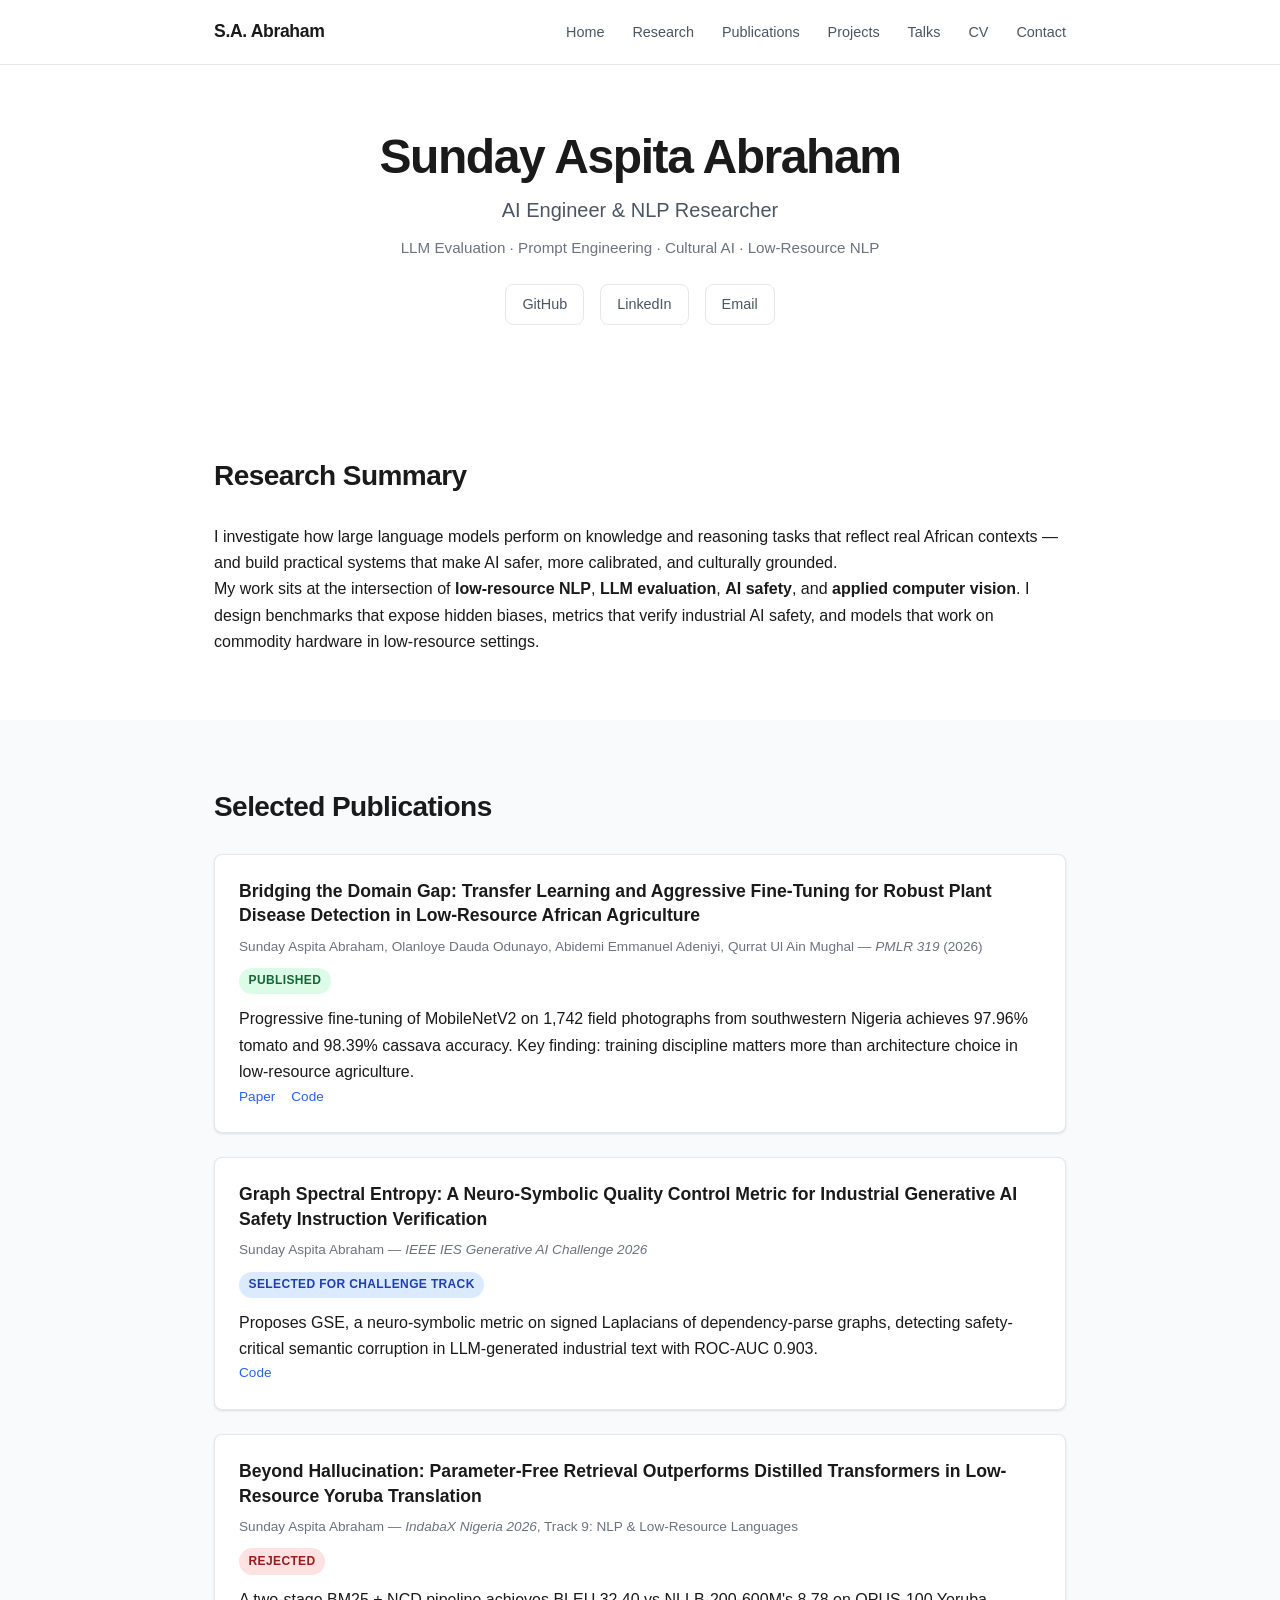
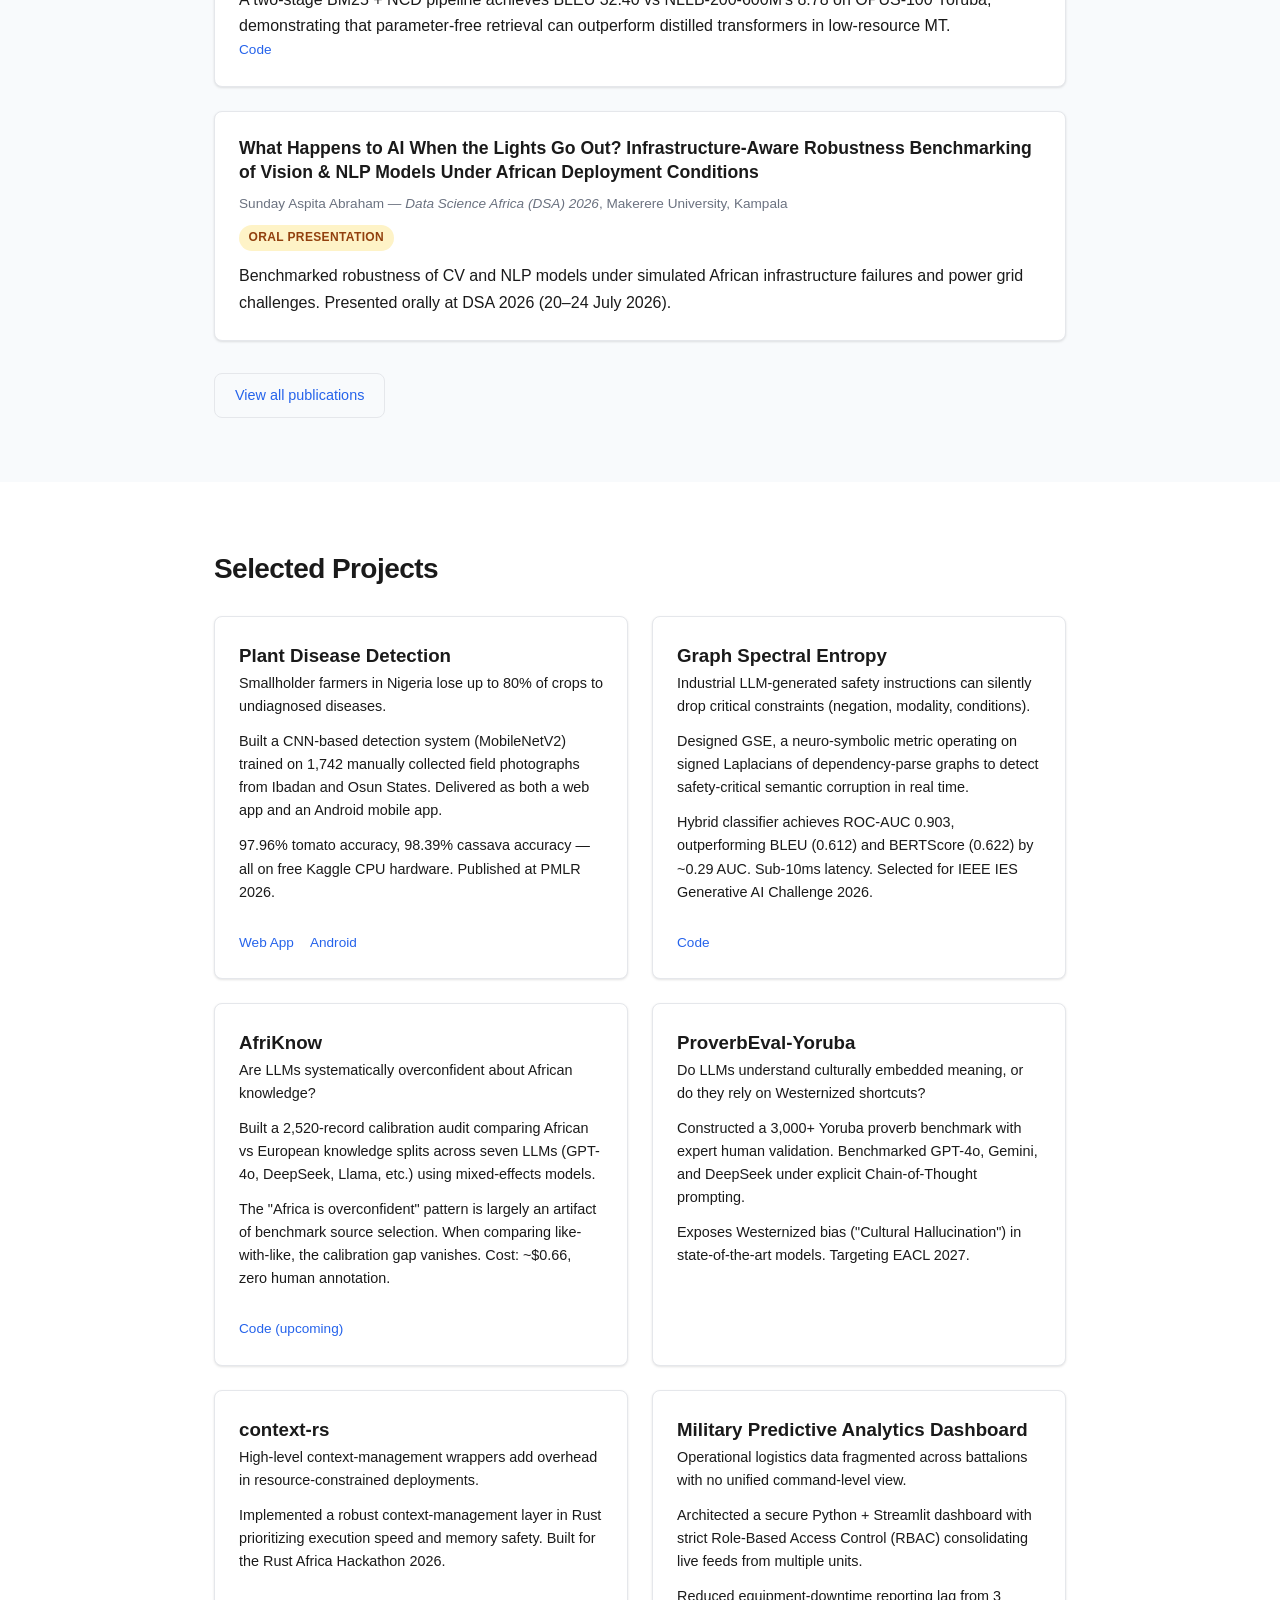
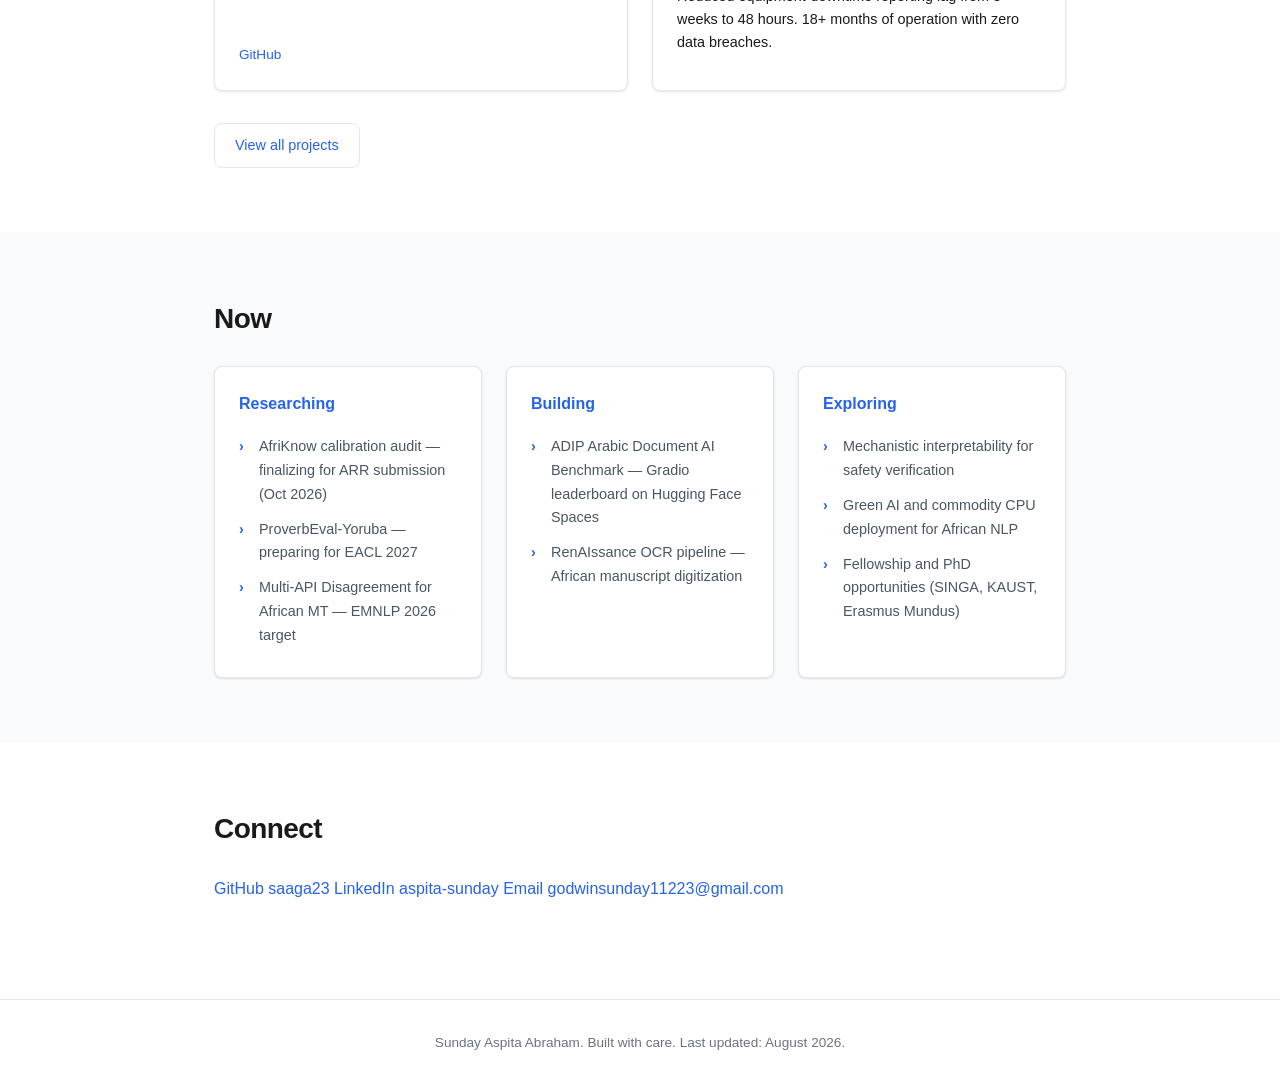
==== index.html @ d10ee259 "Initial commit: research portfolio website" ====
<!DOCTYPE html>
<html lang="en">
<head>
    <meta charset="UTF-8">
    <meta name="viewport" content="width=device-width, initial-scale=1.0">
    <title>Sunday Aspita Abraham — AI Engineer & NLP Researcher</title>
    <meta name="description" content="Personal research portfolio of Sunday Aspita Abraham — AI Engineer & NLP Researcher specializing in low-resource NLP, LLM evaluation, African language technology, and AI safety.">
    <link rel="stylesheet" href="css/style.css">
    <link rel="canonical" href="https://saaga23.github.io/">
    <meta property="og:title" content="Sunday Aspita Abraham — AI Engineer & NLP Researcher">
    <meta property="og:description" content="Research portfolio spanning low-resource NLP, LLM evaluation, African language technology, and AI safety.">
    <meta property="og:type" content="website">
    <meta property="og:url" content="https://saaga23.github.io/">
    <link rel="icon" href="data:image/svg+xml,<svg xmlns='http://www.w3.org/2000/svg' viewBox='0 0 100 100'><text y='.9em' font-size='90'>🔬</text></svg>">
</head>
<body>
    <nav class="navbar">
        <div class="nav-container">
            <a href="index.html" class="nav-logo">S.A. Abraham</a>
            <button class="nav-toggle" aria-label="Toggle navigation">
                <span></span>
                <span></span>
                <span></span>
            </button>
            <ul class="nav-menu">
                <li><a href="index.html" class="nav-link">Home</a></li>
                <li><a href="research.html" class="nav-link">Research</a></li>
                <li><a href="publications.html" class="nav-link">Publications</a></li>
                <li><a href="projects.html" class="nav-link">Projects</a></li>
                <li><a href="talks.html" class="nav-link">Talks</a></li>
                <li><a href="cv.html" class="nav-link">CV</a></li>
                <li><a href="contact.html" class="nav-link">Contact</a></li>
            </ul>
        </div>
    </nav>

    <main>
        <section class="hero">
            <div class="container">
                <div class="hero-content">
                    <h1>Sunday Aspita Abraham</h1>
                    <p class="hero-subtitle">AI Engineer & NLP Researcher</p>
                    <p class="hero-tagline">LLM Evaluation · Prompt Engineering · Cultural AI · Low-Resource NLP</p>
                    <div class="hero-links">
                        <a href="https://github.com/saaga23" target="_blank" rel="noopener">GitHub</a>
                        <a href="https://www.linkedin.com/in/aspita-sunday-0b63051b3/" target="_blank" rel="noopener">LinkedIn</a>
                        <a href="mailto:godwinsunday11223@gmail.com">Email</a>
                    </div>
                </div>
            </div>
        </section>

        <section class="section">
            <div class="container">
                <h2>Research Summary</h2>
                <p class="lead">I investigate how large language models perform on knowledge and reasoning tasks that reflect real African contexts — and build practical systems that make AI safer, more calibrated, and culturally grounded.</p>
                <p>My work sits at the intersection of <strong>low-resource NLP</strong>, <strong>LLM evaluation</strong>, <strong>AI safety</strong>, and <strong>applied computer vision</strong>. I design benchmarks that expose hidden biases, metrics that verify industrial AI safety, and models that work on commodity hardware in low-resource settings.</p>
            </div>
        </section>

        <section class="section section-alt">
            <div class="container">
                <h2>Selected Publications</h2>
                <div class="publication-list">
                    <article class="publication-card">
                        <h3>Bridging the Domain Gap: Transfer Learning and Aggressive Fine-Tuning for Robust Plant Disease Detection in Low-Resource African Agriculture</h3>
                        <p class="pub-meta">Sunday Aspita Abraham, Olanloye Dauda Odunayo, Abidemi Emmanuel Adeniyi, Qurrat Ul Ain Mughal — <em>PMLR 319</em> (2026)</p>
                        <p class="pub-status"><span class="badge badge-published">Published</span></p>
                        <p>Progressive fine-tuning of MobileNetV2 on 1,742 field photographs from southwestern Nigeria achieves 97.96% tomato and 98.39% cassava accuracy. Key finding: training discipline matters more than architecture choice in low-resource agriculture.</p>
                        <div class="pub-links">
                            <a href="http://proceedings.mlr.press/v319/abraham26a.html" target="_blank" rel="noopener">Paper</a>
                            <a href="https://github.com/saaga23/plant_disease_detection_web_app" target="_blank" rel="noopener">Code</a>
                        </div>
                    </article>

                    <article class="publication-card">
                        <h3>Graph Spectral Entropy: A Neuro-Symbolic Quality Control Metric for Industrial Generative AI Safety Instruction Verification</h3>
                        <p class="pub-meta">Sunday Aspita Abraham — <em>IEEE IES Generative AI Challenge 2026</em></p>
                        <p class="pub-status"><span class="badge badge-accepted">Selected for challenge track</span></p>
                        <p>Proposes GSE, a neuro-symbolic metric on signed Laplacians of dependency-parse graphs, detecting safety-critical semantic corruption in LLM-generated industrial text with ROC-AUC 0.903.</p>
                        <div class="pub-links">
                            <a href="https://github.com/saaga23/mech-interp-safety-demo" target="_blank" rel="noopener">Code</a>
                        </div>
                    </article>

                    <article class="publication-card">
                        <h3>Beyond Hallucination: Parameter-Free Retrieval Outperforms Distilled Transformers in Low-Resource Yoruba Translation</h3>
                        <p class="pub-meta">Sunday Aspita Abraham — <em>IndabaX Nigeria 2026</em>, Track 9: NLP & Low-Resource Languages</p>
                        <p class="pub-status"><span class="badge badge-rejected">Rejected</span></p>
                        <p>A two-stage BM25 + NCD pipeline achieves BLEU 32.40 vs NLLB-200-600M's 8.78 on OPUS-100 Yoruba, demonstrating that parameter-free retrieval can outperform distilled transformers in low-resource MT.</p>
                        <div class="pub-links">
                            <a href="https://github.com/saaga23" target="_blank" rel="noopener">Code</a>
                        </div>
                    </article>

                    <article class="publication-card">
                        <h3>What Happens to AI When the Lights Go Out? Infrastructure-Aware Robustness Benchmarking of Vision & NLP Models Under African Deployment Conditions</h3>
                        <p class="pub-meta">Sunday Aspita Abraham — <em>Data Science Africa (DSA) 2026</em>, Makerere University, Kampala</p>
                        <p class="pub-status"><span class="badge badge-presented">Oral Presentation</span></p>
                        <p>Benchmarked robustness of CV and NLP models under simulated African infrastructure failures and power grid challenges. Presented orally at DSA 2026 (20–24 July 2026).</p>
                    </article>
                </div>
                <div class="section-cta">
                    <a href="publications.html" class="btn btn-secondary">View all publications</a>
                </div>
            </div>
        </section>

        <section class="section">
            <div class="container">
                <h2>Selected Projects</h2>
                <div class="project-grid">
                    <article class="project-card">
                        <h3>Plant Disease Detection</h3>
                        <p class="project-problem">Smallholder farmers in Nigeria lose up to 80% of crops to undiagnosed diseases.</p>
                        <p class="project-approach">Built a CNN-based detection system (MobileNetV2) trained on 1,742 manually collected field photographs from Ibadan and Osun States. Delivered as both a web app and an Android mobile app.</p>
                        <p class="project-result">97.96% tomato accuracy, 98.39% cassava accuracy — all on free Kaggle CPU hardware. Published at PMLR 2026.</p>
                        <div class="project-links">
                            <a href="https://github.com/saaga23/plant_disease_detection_web_app" target="_blank" rel="noopener">Web App</a>
                            <a href="https://github.com/saaga23/AI-plant-disease-detection-mobile-app-using-CNN-deep-learning-and-java-android-studio" target="_blank" rel="noopener">Android</a>
                        </div>
                    </article>

                    <article class="project-card">
                        <h3>Graph Spectral Entropy</h3>
                        <p class="project-problem">Industrial LLM-generated safety instructions can silently drop critical constraints (negation, modality, conditions).</p>
                        <p class="project-approach">Designed GSE, a neuro-symbolic metric operating on signed Laplacians of dependency-parse graphs to detect safety-critical semantic corruption in real time.</p>
                        <p class="project-result">Hybrid classifier achieves ROC-AUC 0.903, outperforming BLEU (0.612) and BERTScore (0.622) by ~0.29 AUC. Sub-10ms latency. Selected for IEEE IES Generative AI Challenge 2026.</p>
                        <div class="project-links">
                            <a href="https://github.com/saaga23/mech-interp-safety-demo" target="_blank" rel="noopener">Code</a>
                        </div>
                    </article>

                    <article class="project-card">
                        <h3>AfriKnow</h3>
                        <p class="project-problem">Are LLMs systematically overconfident about African knowledge?</p>
                        <p class="project-approach">Built a 2,520-record calibration audit comparing African vs European knowledge splits across seven LLMs (GPT-4o, DeepSeek, Llama, etc.) using mixed-effects models.</p>
                        <p class="project-result">The "Africa is overconfident" pattern is largely an artifact of benchmark source selection. When comparing like-with-like, the calibration gap vanishes. Cost: ~$0.66, zero human annotation.</p>
                        <div class="project-links">
                            <a href="https://github.com/saaga23" target="_blank" rel="noopener">Code (upcoming)</a>
                        </div>
                    </article>

                    <article class="project-card">
                        <h3>ProverbEval-Yoruba</h3>
                        <p class="project-problem">Do LLMs understand culturally embedded meaning, or do they rely on Westernized shortcuts?</p>
                        <p class="project-approach">Constructed a 3,000+ Yoruba proverb benchmark with expert human validation. Benchmarked GPT-4o, Gemini, and DeepSeek under explicit Chain-of-Thought prompting.</p>
                        <p class="project-result">Exposes Westernized bias ("Cultural Hallucination") in state-of-the-art models. Targeting EACL 2027.</p>
                    </article>

                    <article class="project-card">
                        <h3>context-rs</h3>
                        <p class="project-problem">High-level context-management wrappers add overhead in resource-constrained deployments.</p>
                        <p class="project-approach">Implemented a robust context-management layer in Rust prioritizing execution speed and memory safety. Built for the Rust Africa Hackathon 2026.</p>
                        <div class="project-links">
                            <a href="https://github.com/saaga23/context-rs" target="_blank" rel="noopener">GitHub</a>
                        </div>
                    </article>

                    <article class="project-card">
                        <h3>Military Predictive Analytics Dashboard</h3>
                        <p class="project-problem">Operational logistics data fragmented across battalions with no unified command-level view.</p>
                        <p class="project-approach">Architected a secure Python + Streamlit dashboard with strict Role-Based Access Control (RBAC) consolidating live feeds from multiple units.</p>
                        <p class="project-result">Reduced equipment-downtime reporting lag from 3 weeks to 48 hours. 18+ months of operation with zero data breaches.</p>
                    </article>
                </div>
                <div class="section-cta">
                    <a href="projects.html" class="btn btn-secondary">View all projects</a>
                </div>
            </div>
        </section>

        <section class="section section-alt">
            <div class="container">
                <h2>Now</h2>
                <div class="now-grid">
                    <div class="now-card">
                        <h3>Researching</h3>
                        <ul>
                            <li>AfriKnow calibration audit — finalizing for ARR submission (Oct 2026)</li>
                            <li>ProverbEval-Yoruba — preparing for EACL 2027</li>
                            <li>Multi-API Disagreement for African MT — EMNLP 2026 target</li>
                        </ul>
                    </div>
                    <div class="now-card">
                        <h3>Building</h3>
                        <ul>
                            <li>ADIP Arabic Document AI Benchmark — Gradio leaderboard on Hugging Face Spaces</li>
                            <li>RenAIssance OCR pipeline — African manuscript digitization</li>
                        </ul>
                    </div>
                    <div class="now-card">
                        <h3>Exploring</h3>
                        <ul>
                            <li>Mechanistic interpretability for safety verification</li>
                            <li>Green AI and commodity CPU deployment for African NLP</li>
                            <li>Fellowship and PhD opportunities (SINGA, KAUST, Erasmus Mundus)</li>
                        </ul>
                    </div>
                </div>
            </div>
        </section>

        <section class="section">
            <div class="container">
                <h2>Connect</h2>
                <div class="connect-grid">
                    <a href="https://github.com/saaga23" class="connect-card" target="_blank" rel="noopener">
                        <span class="connect-icon">GitHub</span>
                        <span class="connect-label">saaga23</span>
                    </a>
                    <a href="https://www.linkedin.com/in/aspita-sunday-0b63051b3/" class="connect-card" target="_blank" rel="noopener">
                        <span class="connect-icon">LinkedIn</span>
                        <span class="connect-label">aspita-sunday</span>
                    </a>
                    <a href="mailto:godwinsunday11223@gmail.com" class="connect-card">
                        <span class="connect-icon">Email</span>
                        <span class="connect-label">godwinsunday11223@gmail.com</span>
                    </a>
                </div>
            </div>
        </section>
    </main>

    <footer class="footer">
        <div class="container">
            <p> Sunday Aspita Abraham. Built with care. Last updated: August 2026.</p>
        </div>
    </footer>

    <script src="js/main.js"></script>
</body>
</html>
---- css/style.css ----
:root {
  --color-text: #1a1a1a;
  --color-text-secondary: #4b5563;
  --color-text-muted: #6b7280;
  --color-bg: #ffffff;
  --color-bg-alt: #f8fafc;
  --color-border: #e5e7eb;
  --color-accent: #2563eb;
  --color-accent-hover: #1d4ed8;
  --color-nav-bg: rgba(255, 255, 255, 0.95);
  --font-body: -apple-system, BlinkMacSystemFont, 'Segoe UI', Roboto, Oxygen, Ubuntu, Cantarell, sans-serif;
  --font-mono: 'SF Mono', Monaco, Inconsolata, 'Fira Code', monospace;
  --max-width: 900px;
  --radius: 8px;
  --shadow: 0 1px 3px rgba(0,0,0,0.08), 0 1px 2px rgba(0,0,0,0.04);
  --shadow-lg: 0 10px 15px -3px rgba(0,0,0,0.08), 0 4px 6px -2px rgba(0,0,0,0.04);
}

* {
  box-sizing: border-box;
  margin: 0;
  padding: 0;
}

html {
  scroll-behavior: smooth;
}

body {
  font-family: var(--font-body);
  color: var(--color-text);
  background: var(--color-bg);
  line-height: 1.65;
  -webkit-font-smoothing: antialiased;
}

a {
  color: var(--color-accent);
  text-decoration: none;
  transition: color 0.15s ease;
}

a:hover {
  color: var(--color-accent-hover);
  text-decoration: underline;
}

.container {
  max-width: var(--max-width);
  margin: 0 auto;
  padding: 0 1.5rem;
}

/* Navbar */
.navbar {
  position: fixed;
  top: 0;
  left: 0;
  right: 0;
  z-index: 100;
  background: var(--color-nav-bg);
  backdrop-filter: blur(8px);
  border-bottom: 1px solid var(--color-border);
}

.nav-container {
  max-width: var(--max-width);
  margin: 0 auto;
  padding: 0 1.5rem;
  display: flex;
  align-items: center;
  justify-content: space-between;
  height: 64px;
}

.nav-logo {
  font-weight: 700;
  font-size: 1.1rem;
  color: var(--color-text);
  letter-spacing: -0.02em;
}

.nav-logo:hover {
  text-decoration: none;
  color: var(--color-accent);
}

.nav-menu {
  display: flex;
  list-style: none;
  gap: 1.75rem;
}

.nav-link {
  font-size: 0.9rem;
  font-weight: 500;
  color: var(--color-text-secondary);
  text-decoration: none;
}

.nav-link:hover,
.nav-link.active {
  color: var(--color-accent);
  text-decoration: none;
}

.nav-toggle {
  display: none;
  flex-direction: column;
  gap: 5px;
  background: none;
  border: none;
  cursor: pointer;
  padding: 4px;
}

.nav-toggle span {
  display: block;
  width: 24px;
  height: 2px;
  background: var(--color-text);
  border-radius: 2px;
  transition: transform 0.2s ease;
}

/* Hero */
.hero {
  padding: 8rem 0 4rem;
  text-align: center;
}

.hero h1 {
  font-size: clamp(2rem, 5vw, 3rem);
  font-weight: 700;
  letter-spacing: -0.03em;
  line-height: 1.2;
  margin-bottom: 0.5rem;
}

.hero-subtitle {
  font-size: 1.25rem;
  color: var(--color-text-secondary);
  font-weight: 500;
  margin-bottom: 0.5rem;
}

.hero-tagline {
  font-size: 0.95rem;
  color: var(--color-text-muted);
  margin-bottom: 1.5rem;
}

.hero-links {
  display: flex;
  gap: 1rem;
  justify-content: center;
  flex-wrap: wrap;
}

.hero-links a {
  padding: 0.5rem 1rem;
  border: 1px solid var(--color-border);
  border-radius: var(--radius);
  font-size: 0.9rem;
  color: var(--color-text-secondary);
  background: var(--color-bg);
}

.hero-links a:hover {
  border-color: var(--color-accent);
  color: var(--color-accent);
  text-decoration: none;
}

/* Sections */
.section {
  padding: 4rem 0;
}

.section-alt {
  background: var(--color-bg-alt);
}

.section h1,
.section h2 {
  font-size: 1.75rem;
  font-weight: 700;
  letter-spacing: -0.02em;
  margin-bottom: 1.5rem;
}

.section-lead {
  font-size: 1.1rem;
  color: var(--color-text-secondary);
  margin-bottom: 2rem;
  max-width: 700px;
}

.section-cta {
  margin-top: 2rem;
}

/* Buttons */
.btn {
  display: inline-block;
  padding: 0.6rem 1.25rem;
  border-radius: var(--radius);
  font-size: 0.9rem;
  font-weight: 500;
  cursor: pointer;
  border: none;
  text-decoration: none;
}

.btn-primary {
  background: var(--color-accent);
  color: white;
}

.btn-primary:hover {
  background: var(--color-accent-hover);
  color: white;
  text-decoration: none;
}

.btn-secondary {
  background: transparent;
  color: var(--color-accent);
  border: 1px solid var(--color-border);
}

.btn-secondary:hover {
  border-color: var(--color-accent);
  text-decoration: none;
}

/* Publication Cards */
.publication-list {
  display: flex;
  flex-direction: column;
  gap: 1.5rem;
}

.publication-card {
  padding: 1.5rem;
  border: 1px solid var(--color-border);
  border-radius: var(--radius);
  background: var(--color-bg);
  box-shadow: var(--shadow);
}

.publication-card h3 {
  font-size: 1.1rem;
  font-weight: 600;
  line-height: 1.4;
  margin-bottom: 0.5rem;
}

.pub-meta {
  font-size: 0.85rem;
  color: var(--color-text-muted);
  margin-bottom: 0.5rem;
}

.pub-status {
  margin-bottom: 0.75rem;
}

.badge {
  display: inline-block;
  padding: 0.2rem 0.6rem;
  border-radius: 999px;
  font-size: 0.75rem;
  font-weight: 600;
  text-transform: uppercase;
  letter-spacing: 0.03em;
}

.badge-published {
  background: #dcfce7;
  color: #166534;
}

.badge-accepted {
  background: #dbeafe;
  color: #1e40af;
}

.badge-presented {
  background: #fef3c7;
  color: #92400e;
}

.badge-under-review {
  background: #f3e8ff;
  color: #6b21a8;
}

.badge-submitted {
  background: #e0e7ff;
  color: #3730a3;
}

.badge-wip {
  background: #f1f5f9;
  color: #475569;
}

.badge-rejected {
  background: #fee2e2;
  color: #991b1b;
}

.pub-meta-details {
  display: flex;
  gap: 1rem;
  flex-wrap: wrap;
  font-size: 0.8rem;
  color: var(--color-text-muted);
  margin-bottom: 0.75rem;
}

.pub-links {
  display: flex;
  gap: 1rem;
  flex-wrap: wrap;
}

.pub-links a {
  font-size: 0.85rem;
  font-weight: 500;
}

/* Projects */
.project-grid {
  display: grid;
  grid-template-columns: repeat(auto-fill, minmax(320px, 1fr));
  gap: 1.5rem;
}

.project-card {
  padding: 1.5rem;
  border: 1px solid var(--color-border);
  border-radius: var(--radius);
  background: var(--color-bg);
  box-shadow: var(--shadow);
  display: flex;
  flex-direction: column;
}

.project-header {
  margin-bottom: 1rem;
}

.project-header h3 {
  font-size: 1.1rem;
  font-weight: 600;
  margin-bottom: 0.25rem;
}

.project-tag {
  font-size: 0.75rem;
  color: var(--color-text-muted);
  text-transform: uppercase;
  letter-spacing: 0.05em;
  font-weight: 500;
}

.project-problem,
.project-approach,
.project-result {
  font-size: 0.9rem;
  margin-bottom: 0.75rem;
  line-height: 1.6;
}

.project-problem strong,
.project-approach strong,
.project-result strong {
  color: var(--color-text);
}

.project-links {
  display: flex;
  gap: 1rem;
  margin-top: auto;
  padding-top: 1rem;
}

.project-links a {
  font-size: 0.85rem;
  font-weight: 500;
}

/* Research Themes */
.research-themes {
  display: grid;
  grid-template-columns: repeat(auto-fill, minmax(280px, 1fr));
  gap: 1.5rem;
}

.theme-card {
  padding: 1.5rem;
  border: 1px solid var(--color-border);
  border-radius: var(--radius);
  background: var(--color-bg);
  box-shadow: var(--shadow);
}

.theme-card h3 {
  font-size: 1.05rem;
  font-weight: 600;
  margin-bottom: 0.75rem;
}

.theme-card p {
  font-size: 0.9rem;
  color: var(--color-text-secondary);
  margin-bottom: 0.75rem;
  line-height: 1.6;
}

/* Now */
.now-grid {
  display: grid;
  grid-template-columns: repeat(auto-fill, minmax(260px, 1fr));
  gap: 1.5rem;
}

.now-card {
  padding: 1.5rem;
  border: 1px solid var(--color-border);
  border-radius: var(--radius);
  background: var(--color-bg);
  box-shadow: var(--shadow);
}

.now-card h3 {
  font-size: 1rem;
  font-weight: 600;
  margin-bottom: 0.75rem;
  color: var(--color-accent);
}

.now-card ul {
  list-style: none;
  padding: 0;
}

.now-card li {
  font-size: 0.9rem;
  color: var(--color-text-secondary);
  padding: 0.35rem 0;
  padding-left: 1.25rem;
  position: relative;
}

.now-card li::before {
  content: "›";
  position: absolute;
  left: 0;
  color: var(--color-accent);
  font-weight: 700;
}

/* Talks */
.talk-list {
  display: flex;
  flex-direction: column;
  gap: 1.25rem;
}

.talk-card {
  padding: 1.5rem;
  border: 1px solid var(--color-border);
  border-radius: var(--radius);
  background: var(--color-bg);
  box-shadow: var(--shadow);
}

.talk-header h3 {
  font-size: 1.05rem;
  font-weight: 600;
  margin-bottom: 0.25rem;
  line-height: 1.4;
}

.talk-event {
  font-size: 0.9rem;
  color: var(--color-text-secondary);
  font-weight: 500;
  margin-bottom: 0.25rem;
}

.talk-meta {
  font-size: 0.85rem;
  color: var(--color-text-muted);
  margin-bottom: 0.5rem;
}

.talk-type {
  margin-bottom: 0.75rem;
}

.talk-card p:last-child {
  font-size: 0.9rem;
  color: var(--color-text-secondary);
}

.badge-reviewer {
  background: #e0e7ff;
  color: #3730a3;
}

.badge-judge {
  background: #fef3c7;
  color: #92400e;
}

.badge-mentor {
  background: #dcfce7;
  color: #166534;
}

.badge-ambassador {
  background: #fce7f3;
  color: #9d174d;
}

.badge-attendee {
  background: #f1f5f9;
  color: #475569;
}

.badge-poster {
  background: #fef3c7;
  color: #92400e;
}

/* CV */
.cv-container {
  max-width: 800px;
}

.cv-header {
  margin-bottom: 3rem;
  padding-bottom: 1.5rem;
  border-bottom: 1px solid var(--color-border);
}

.cv-header h1 {
  font-size: 1.75rem;
  margin-bottom: 0.25rem;
}

.cv-title {
  font-size: 1rem;
  color: var(--color-text-secondary);
  margin-bottom: 0.75rem;
}

.cv-contact {
  display: flex;
  flex-wrap: wrap;
  gap: 0.75rem;
  font-size: 0.85rem;
  color: var(--color-text-muted);
}

.cv-contact a {
  color: var(--color-accent);
}

.cv-download {
  margin-top: 1rem;
}

.cv-entry {
  margin-bottom: 2rem;
}

.cv-entry-header {
  display: flex;
  justify-content: space-between;
  align-items: baseline;
  flex-wrap: wrap;
  gap: 0.5rem;
  margin-bottom: 0.25rem;
}

.cv-entry-header h3 {
  font-size: 1.1rem;
  font-weight: 600;
}

.cv-date {
  font-size: 0.85rem;
  color: var(--color-text-muted);
  font-weight: 500;
}

.cv-degree,
.cv-role {
  font-size: 0.95rem;
  color: var(--color-text-secondary);
  margin-bottom: 0.5rem;
  font-weight: 500;
}

.cv-details {
  list-style: none;
  padding: 0;
}

.cv-details li {
  font-size: 0.9rem;
  color: var(--color-text-secondary);
  padding: 0.3rem 0;
  padding-left: 1.25rem;
  position: relative;
}

.cv-details li::before {
  content: "•";
  position: absolute;
  left: 0;
  color: var(--color-accent);
}

.cv-details li strong {
  color: var(--color-text);
}

.cv-pub p {
  font-size: 0.9rem;
  color: var(--color-text-secondary);
  margin-bottom: 0.75rem;
  padding-left: 0;
}

.cv-pub p strong {
  color: var(--color-text);
}

/* Contact */
.contact-grid {
  display: grid;
  grid-template-columns: repeat(auto-fill, minmax(240px, 1fr));
  gap: 1rem;
  margin-bottom: 3rem;
}

.contact-card {
  display: flex;
  flex-direction: column;
  align-items: center;
  text-align: center;
  padding: 1.5rem;
  border: 1px solid var(--color-border);
  border-radius: var(--radius);
  background: var(--color-bg);
  box-shadow: var(--shadow);
  transition: box-shadow 0.15s ease, transform 0.15s ease;
}

.contact-card:hover {
  box-shadow: var(--shadow-lg);
  transform: translateY(-2px);
  text-decoration: none;
}

.contact-icon {
  font-size: 1.5rem;
  margin-bottom: 0.5rem;
}

.contact-label {
  font-size: 0.8rem;
  text-transform: uppercase;
  letter-spacing: 0.08em;
  color: var(--color-text-muted);
  font-weight: 600;
  margin-bottom: 0.25rem;
}

.contact-value {
  font-size: 0.9rem;
  color: var(--color-accent);
  font-weight: 500;
}

.contact-note h2 {
  font-size: 1.25rem;
  font-weight: 600;
  margin-bottom: 1rem;
}

.contact-note ul {
  list-style: none;
  padding: 0;
}

.contact-note li {
  font-size: 0.95rem;
  color: var(--color-text-secondary);
  padding: 0.4rem 0;
  padding-left: 1.25rem;
  position: relative;
}

.contact-note li::before {
  content: "›";
  position: absolute;
  left: 0;
  color: var(--color-accent);
  font-weight: 700;
}

/* Footer */
.footer {
  padding: 2rem 0;
  text-align: center;
  font-size: 0.85rem;
  color: var(--color-text-muted);
  border-top: 1px solid var(--color-border);
  margin-top: 2rem;
}

/* Mobile */
@media (max-width: 640px) {
  .nav-menu {
    display: none;
    position: absolute;
    top: 64px;
    left: 0;
    right: 0;
    background: var(--color-nav-bg);
    backdrop-filter: blur(8px);
    border-bottom: 1px solid var(--color-border);
    flex-direction: column;
    padding: 1rem 1.5rem;
    gap: 1rem;
  }

  .nav-menu.open {
    display: flex;
  }

  .nav-toggle {
    display: flex;
  }

  .hero {
    padding: 6rem 0 3rem;
  }

  .section {
    padding: 3rem 0;
  }

  .project-grid {
    grid-template-columns: 1fr;
  }

  .research-themes {
    grid-template-columns: 1fr;
  }

  .now-grid {
    grid-template-columns: 1fr;
  }

  .contact-grid {
    grid-template-columns: 1fr;
  }

  .cv-entry-header {
    flex-direction: column;
  }
}

/* Print */
@media print {
  .navbar,
  .footer,
  .section-cta,
  .hero-links {
    display: none;
  }

  body {
    font-size: 11pt;
    line-height: 1.5;
  }

  .cv-container {
    max-width: 100%;
  }
}
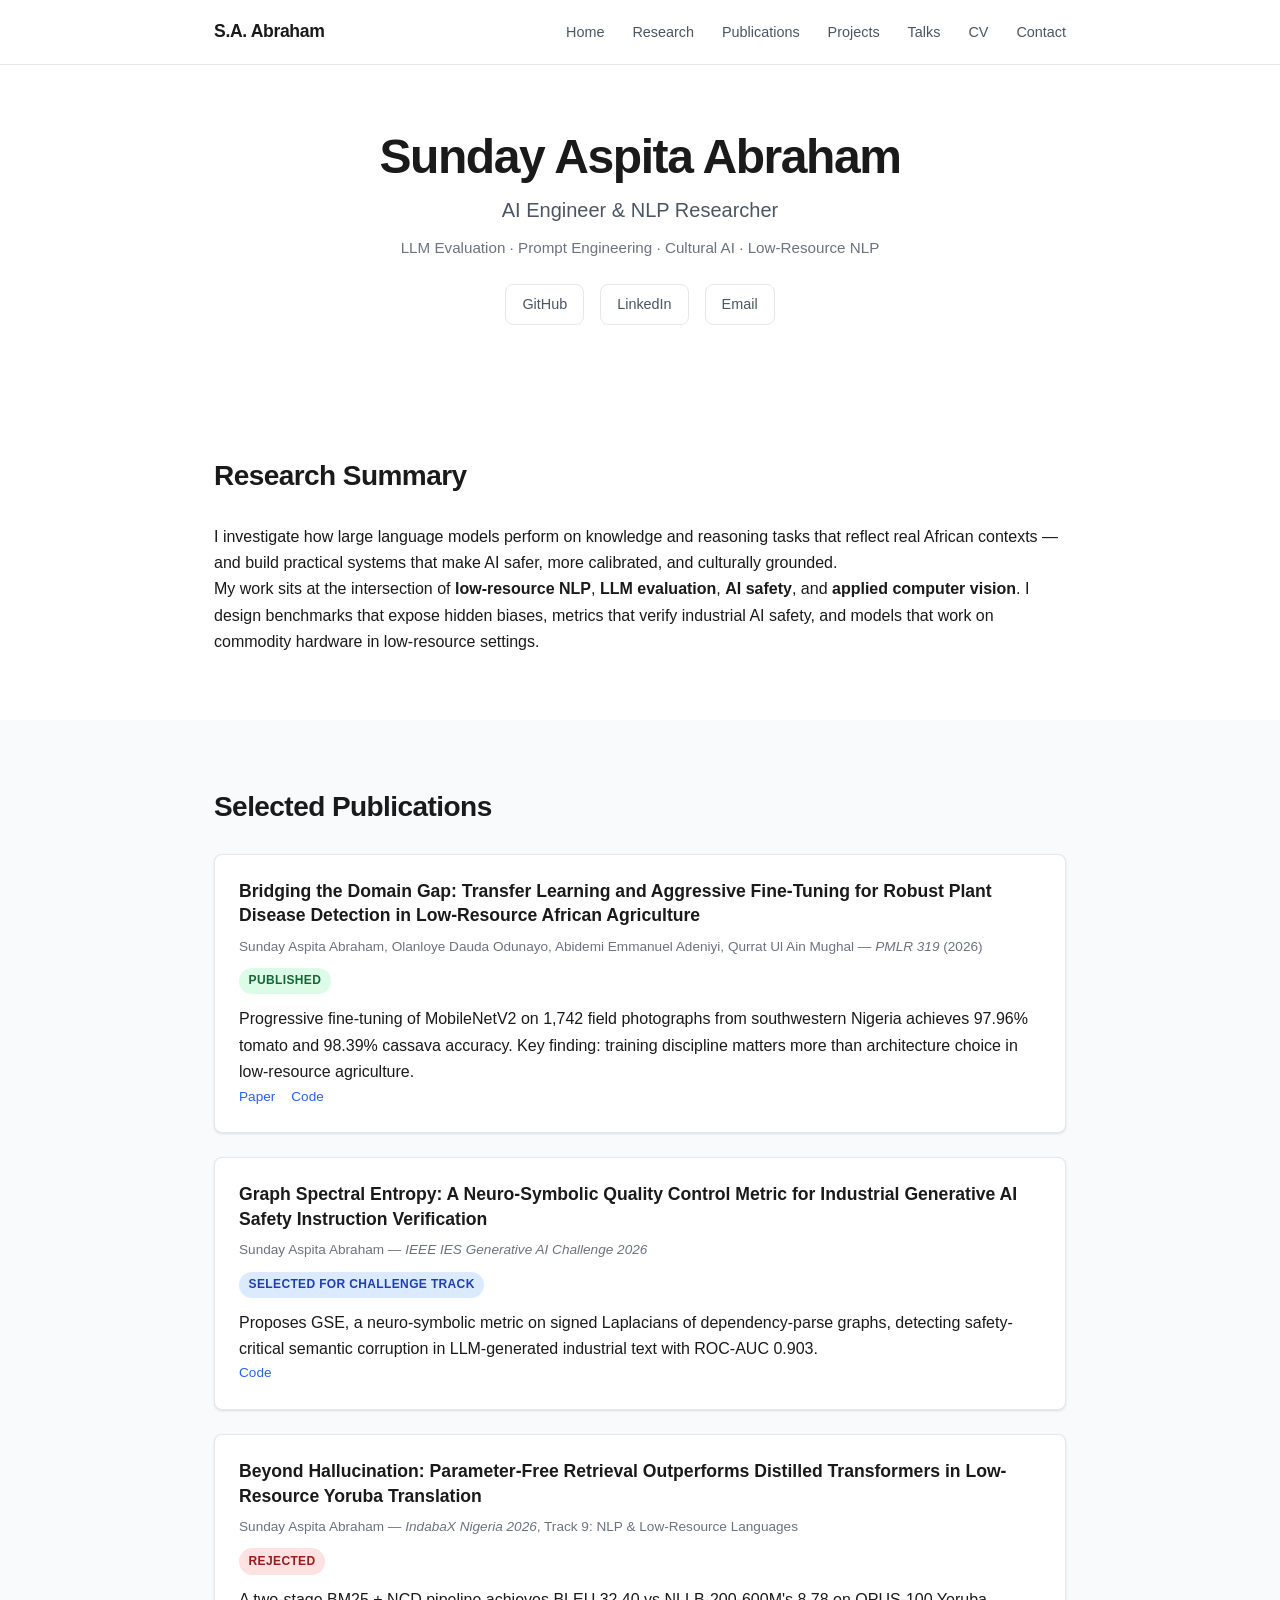
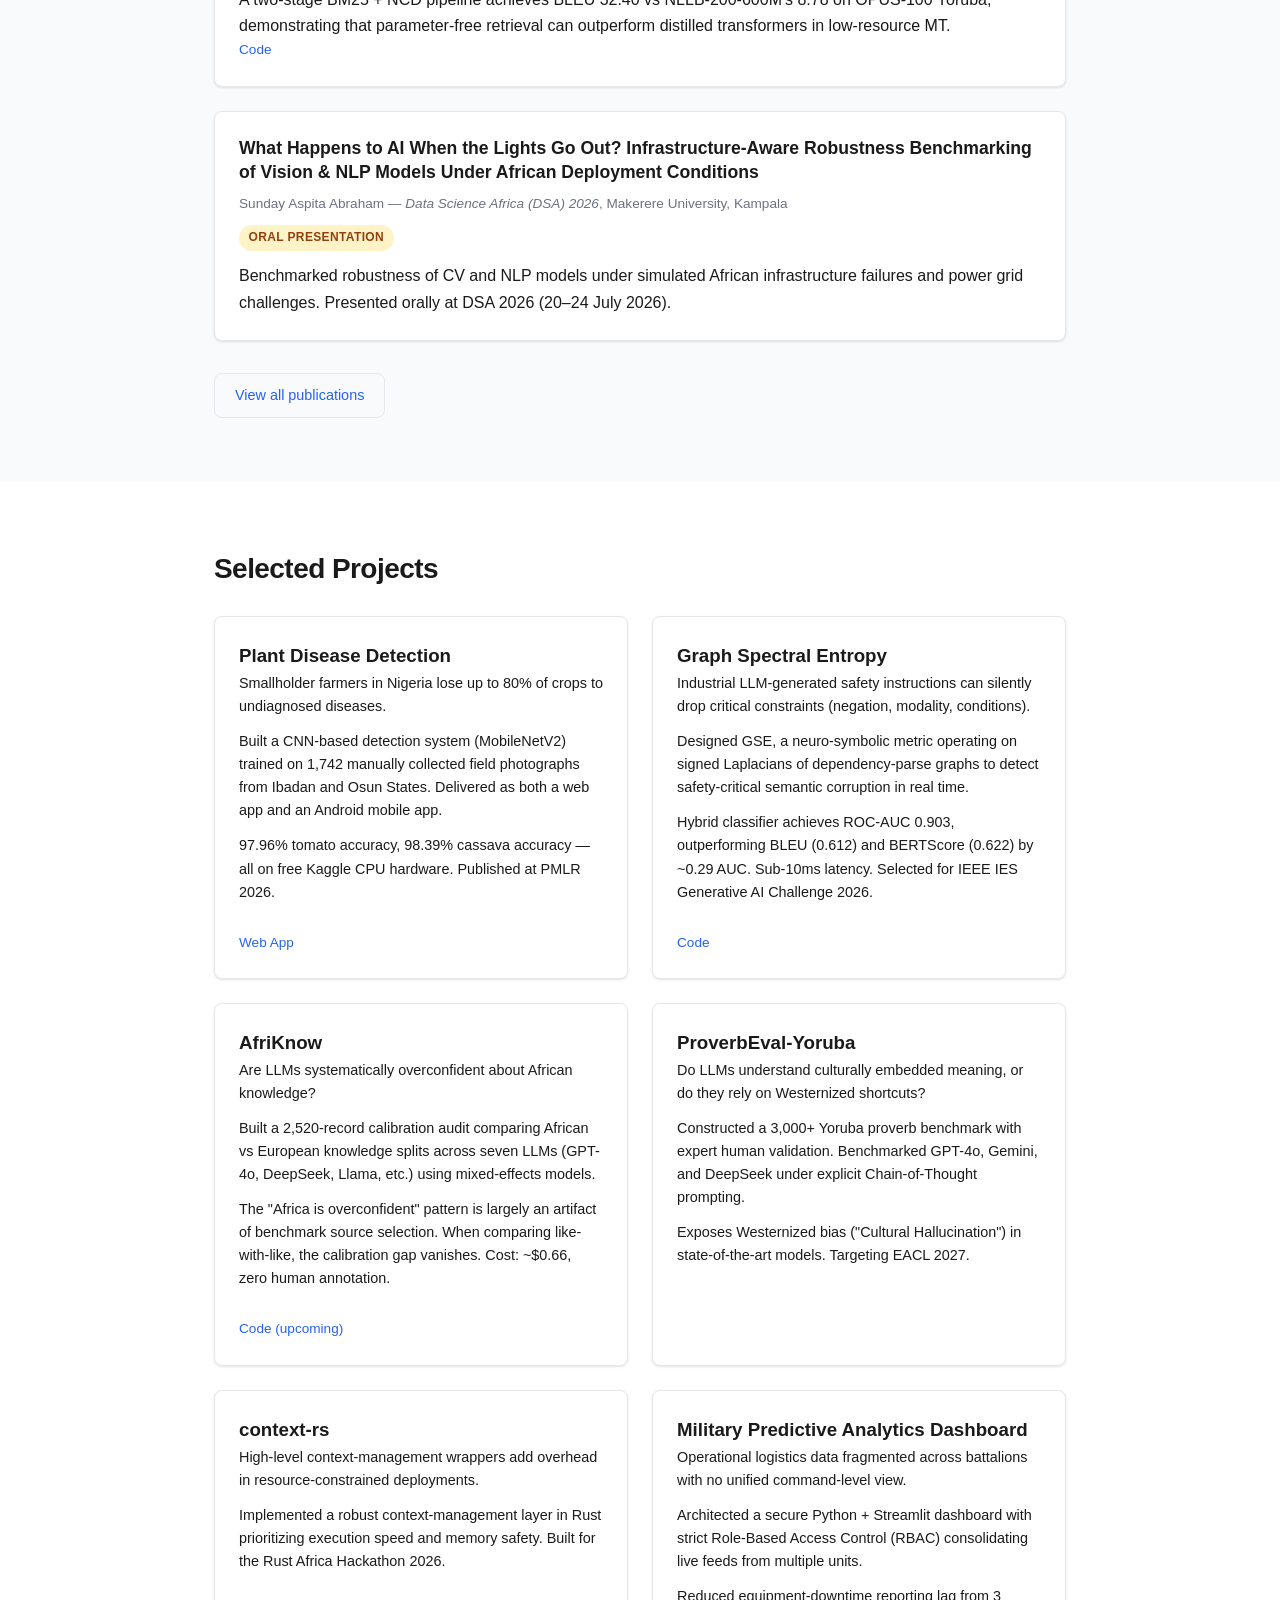
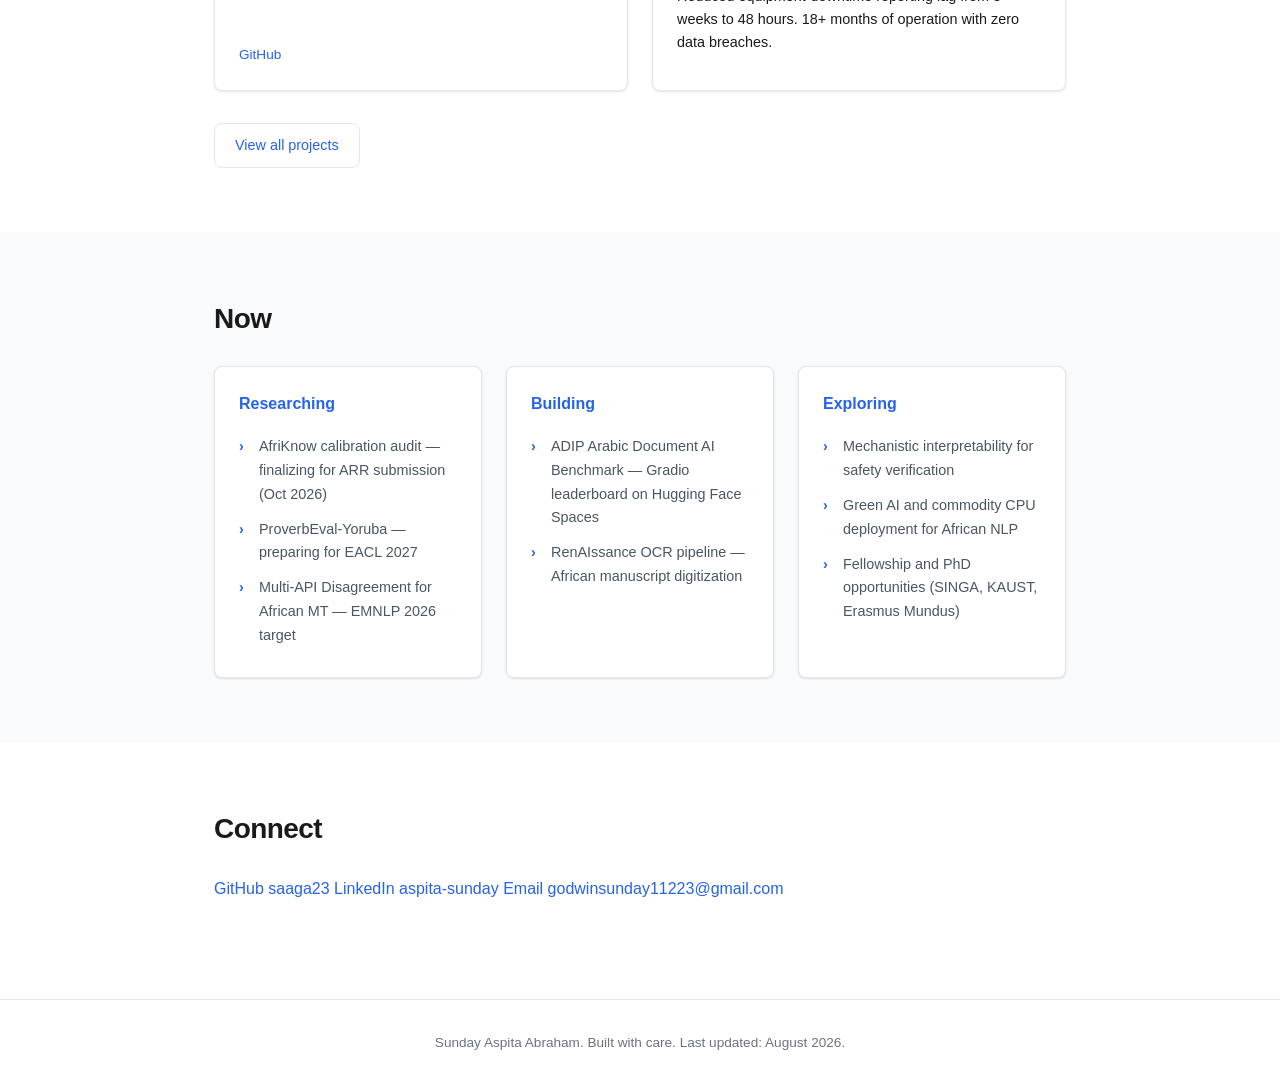
==== commit f288058f: "Fix broken GitHub link to mobile app repo" ====
--- a/index.html
+++ b/index.html
@@ -117,7 +117,6 @@
                         <p class="project-result">97.96% tomato accuracy, 98.39% cassava accuracy — all on free Kaggle CPU hardware. Published at PMLR 2026.</p>
                         <div class="project-links">
                             <a href="https://github.com/saaga23/plant_disease_detection_web_app" target="_blank" rel="noopener">Web App</a>
-                            <a href="https://github.com/saaga23/AI-plant-disease-detection-mobile-app-using-CNN-deep-learning-and-java-android-studio" target="_blank" rel="noopener">Android</a>
                         </div>
                     </article>
 
